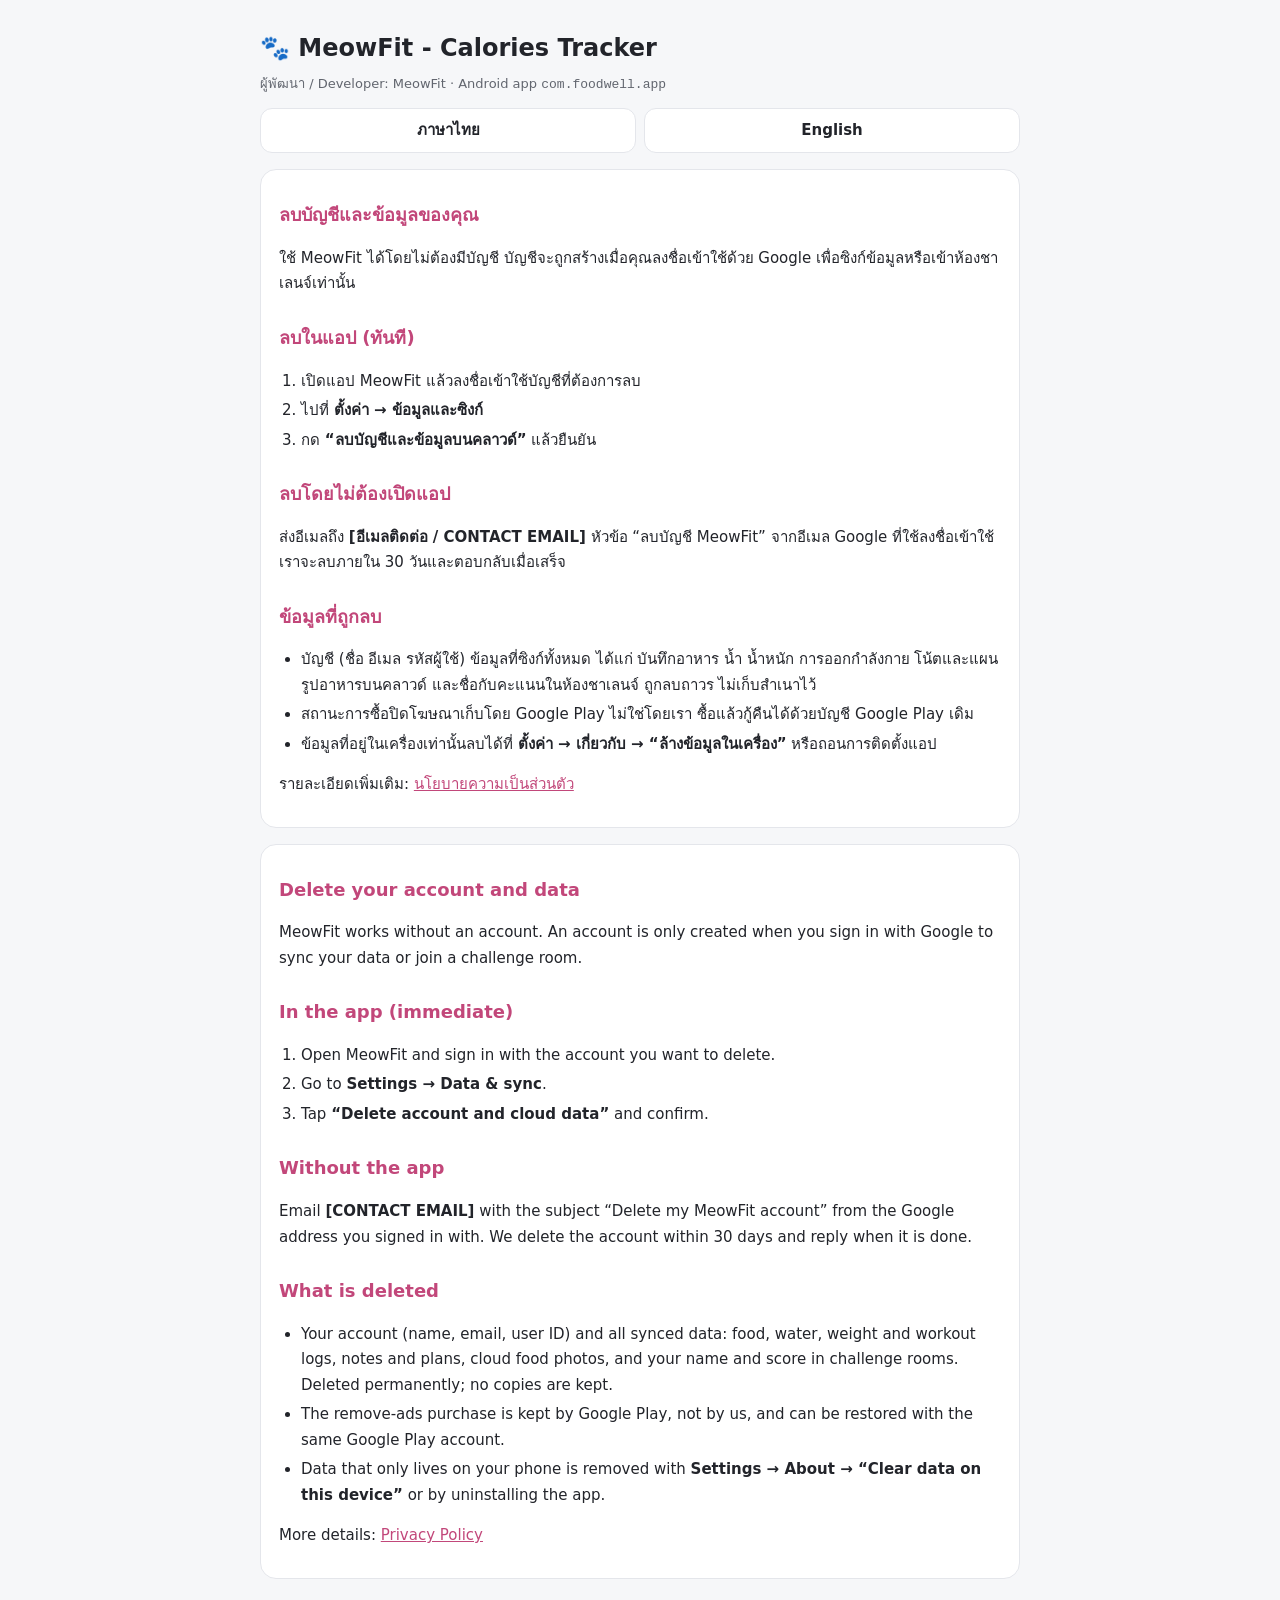
==== docs/delete-account.html @ 8c922682 "Account deletion page for Google Play (docs/delete-account.html) Play Console's Data safety form nee" ====
<!doctype html>
<html lang="th">
<head>
<meta charset="utf-8">
<meta name="viewport" content="width=device-width,initial-scale=1">
<title>MeowFit — ลบบัญชีและข้อมูล / Delete your account</title>
<style>
 :root{--bg:#f6f7f9;--card:#fff;--text:#22242a;--muted:#62666f;--line:#e4e6eb;--accent:#c2477a}
 @media (prefers-color-scheme:dark){:root{--bg:#15161a;--card:#1e2026;--text:#eceef2;--muted:#a3a7b0;--line:#30333b;--accent:#f0a3c1}}
 body{margin:0;background:var(--bg);color:var(--text);font:15px/1.7 "Noto Sans Thai",system-ui,sans-serif}
 main{max-width:760px;margin:0 auto;padding:20px 16px 48px}
 h1{font-size:24px;margin:8px 0 4px}h2{font-size:18px;margin:26px 0 6px;color:var(--accent)}
 .meta{color:var(--muted);font-size:13px}.card{background:var(--card);border:1px solid var(--line);border-radius:16px;padding:4px 18px 14px;margin-top:16px}
 nav{display:flex;gap:8px;margin-top:12px}nav a{flex:1;text-align:center;padding:9px;border-radius:12px;border:1px solid var(--line);background:var(--card);color:var(--text);text-decoration:none;font-weight:700}
 ol,ul{padding-left:22px}li{margin:4px 0}a{color:var(--accent)}
</style>
</head>
<body>
<main>
<h1>🐾 MeowFit - Calories Tracker</h1>
<div class="meta">ผู้พัฒนา / Developer: MeowFit · Android app <code>com.foodwell.app</code></div>
<nav><a href="#th">ภาษาไทย</a><a href="#en">English</a></nav>

<section class="card" id="th">
<h2>ลบบัญชีและข้อมูลของคุณ</h2>
<p>ใช้ MeowFit ได้โดยไม่ต้องมีบัญชี บัญชีจะถูกสร้างเมื่อคุณลงชื่อเข้าใช้ด้วย Google เพื่อซิงก์ข้อมูลหรือเข้าห้องชาเลนจ์เท่านั้น</p>
<h2>ลบในแอป (ทันที)</h2>
<ol>
 <li>เปิดแอป MeowFit แล้วลงชื่อเข้าใช้บัญชีที่ต้องการลบ</li>
 <li>ไปที่ <b>ตั้งค่า → ข้อมูลและซิงก์</b></li>
 <li>กด <b>“ลบบัญชีและข้อมูลบนคลาวด์”</b> แล้วยืนยัน</li>
</ol>
<h2>ลบโดยไม่ต้องเปิดแอป</h2>
<p>ส่งอีเมลถึง <b>[อีเมลติดต่อ / CONTACT EMAIL]</b> หัวข้อ “ลบบัญชี MeowFit” จากอีเมล Google ที่ใช้ลงชื่อเข้าใช้ เราจะลบภายใน 30 วันและตอบกลับเมื่อเสร็จ</p>
<h2>ข้อมูลที่ถูกลบ</h2>
<ul>
 <li>บัญชี (ชื่อ อีเมล รหัสผู้ใช้) ข้อมูลที่ซิงก์ทั้งหมด ได้แก่ บันทึกอาหาร น้ำ น้ำหนัก การออกกำลังกาย โน้ตและแผน รูปอาหารบนคลาวด์ และชื่อกับคะแนนในห้องชาเลนจ์ ถูกลบถาวร ไม่เก็บสำเนาไว้</li>
 <li>สถานะการซื้อปิดโฆษณาเก็บโดย Google Play ไม่ใช่โดยเรา ซื้อแล้วกู้คืนได้ด้วยบัญชี Google Play เดิม</li>
 <li>ข้อมูลที่อยู่ในเครื่องเท่านั้นลบได้ที่ <b>ตั้งค่า → เกี่ยวกับ → “ล้างข้อมูลในเครื่อง”</b> หรือถอนการติดตั้งแอป</li>
</ul>
<p>รายละเอียดเพิ่มเติม: <a href="privacy-policy.html">นโยบายความเป็นส่วนตัว</a></p>
</section>

<section class="card" id="en">
<h2>Delete your account and data</h2>
<p>MeowFit works without an account. An account is only created when you sign in with Google to sync your data or join a challenge room.</p>
<h2>In the app (immediate)</h2>
<ol>
 <li>Open MeowFit and sign in with the account you want to delete.</li>
 <li>Go to <b>Settings → Data &amp; sync</b>.</li>
 <li>Tap <b>“Delete account and cloud data”</b> and confirm.</li>
</ol>
<h2>Without the app</h2>
<p>Email <b>[CONTACT EMAIL]</b> with the subject “Delete my MeowFit account” from the Google address you signed in with. We delete the account within 30 days and reply when it is done.</p>
<h2>What is deleted</h2>
<ul>
 <li>Your account (name, email, user ID) and all synced data: food, water, weight and workout logs, notes and plans, cloud food photos, and your name and score in challenge rooms. Deleted permanently; no copies are kept.</li>
 <li>The remove-ads purchase is kept by Google Play, not by us, and can be restored with the same Google Play account.</li>
 <li>Data that only lives on your phone is removed with <b>Settings → About → “Clear data on this device”</b> or by uninstalling the app.</li>
</ul>
<p>More details: <a href="privacy-policy.html#en">Privacy Policy</a></p>
</section>
</main>
</body>
</html>
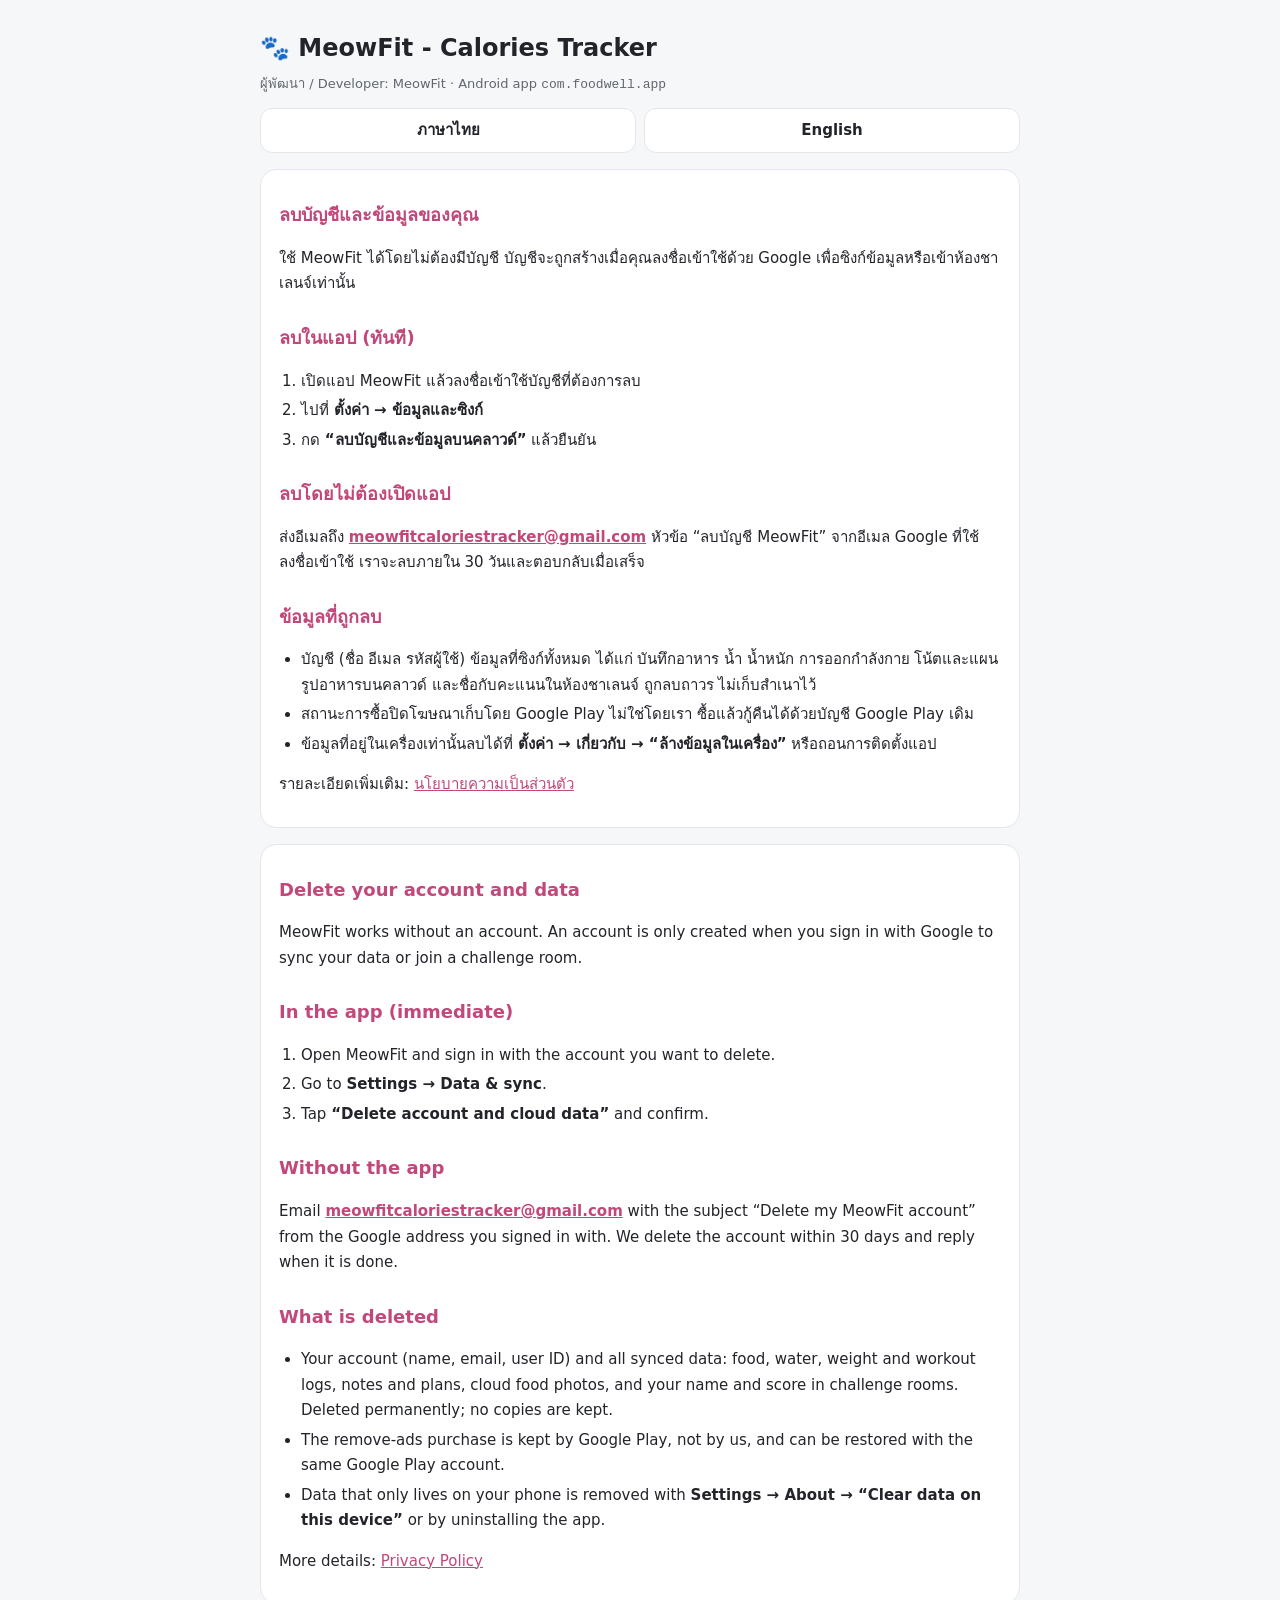
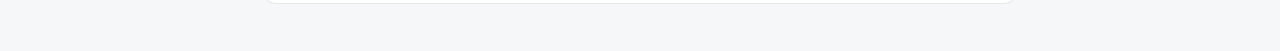
==== commit 136d464c: "Privacy policy and deletion page: real contact email Co-Authored-By: Claude Opus 5.5 <noreply@anthro" ====
--- a/docs/delete-account.html
+++ b/docs/delete-account.html
@@ -31,7 +31,7 @@
  <li>กด <b>“ลบบัญชีและข้อมูลบนคลาวด์”</b> แล้วยืนยัน</li>
 </ol>
 <h2>ลบโดยไม่ต้องเปิดแอป</h2>
-<p>ส่งอีเมลถึง <b>[อีเมลติดต่อ / CONTACT EMAIL]</b> หัวข้อ “ลบบัญชี MeowFit” จากอีเมล Google ที่ใช้ลงชื่อเข้าใช้ เราจะลบภายใน 30 วันและตอบกลับเมื่อเสร็จ</p>
+<p>ส่งอีเมลถึง <b><a href="mailto:meowfitcaloriestracker@gmail.com">meowfitcaloriestracker@gmail.com</a></b> หัวข้อ “ลบบัญชี MeowFit” จากอีเมล Google ที่ใช้ลงชื่อเข้าใช้ เราจะลบภายใน 30 วันและตอบกลับเมื่อเสร็จ</p>
 <h2>ข้อมูลที่ถูกลบ</h2>
 <ul>
  <li>บัญชี (ชื่อ อีเมล รหัสผู้ใช้) ข้อมูลที่ซิงก์ทั้งหมด ได้แก่ บันทึกอาหาร น้ำ น้ำหนัก การออกกำลังกาย โน้ตและแผน รูปอาหารบนคลาวด์ และชื่อกับคะแนนในห้องชาเลนจ์ ถูกลบถาวร ไม่เก็บสำเนาไว้</li>
@@ -51,7 +51,7 @@
  <li>Tap <b>“Delete account and cloud data”</b> and confirm.</li>
 </ol>
 <h2>Without the app</h2>
-<p>Email <b>[CONTACT EMAIL]</b> with the subject “Delete my MeowFit account” from the Google address you signed in with. We delete the account within 30 days and reply when it is done.</p>
+<p>Email <b><a href="mailto:meowfitcaloriestracker@gmail.com">meowfitcaloriestracker@gmail.com</a></b> with the subject “Delete my MeowFit account” from the Google address you signed in with. We delete the account within 30 days and reply when it is done.</p>
 <h2>What is deleted</h2>
 <ul>
  <li>Your account (name, email, user ID) and all synced data: food, water, weight and workout logs, notes and plans, cloud food photos, and your name and score in challenge rooms. Deleted permanently; no copies are kept.</li>
